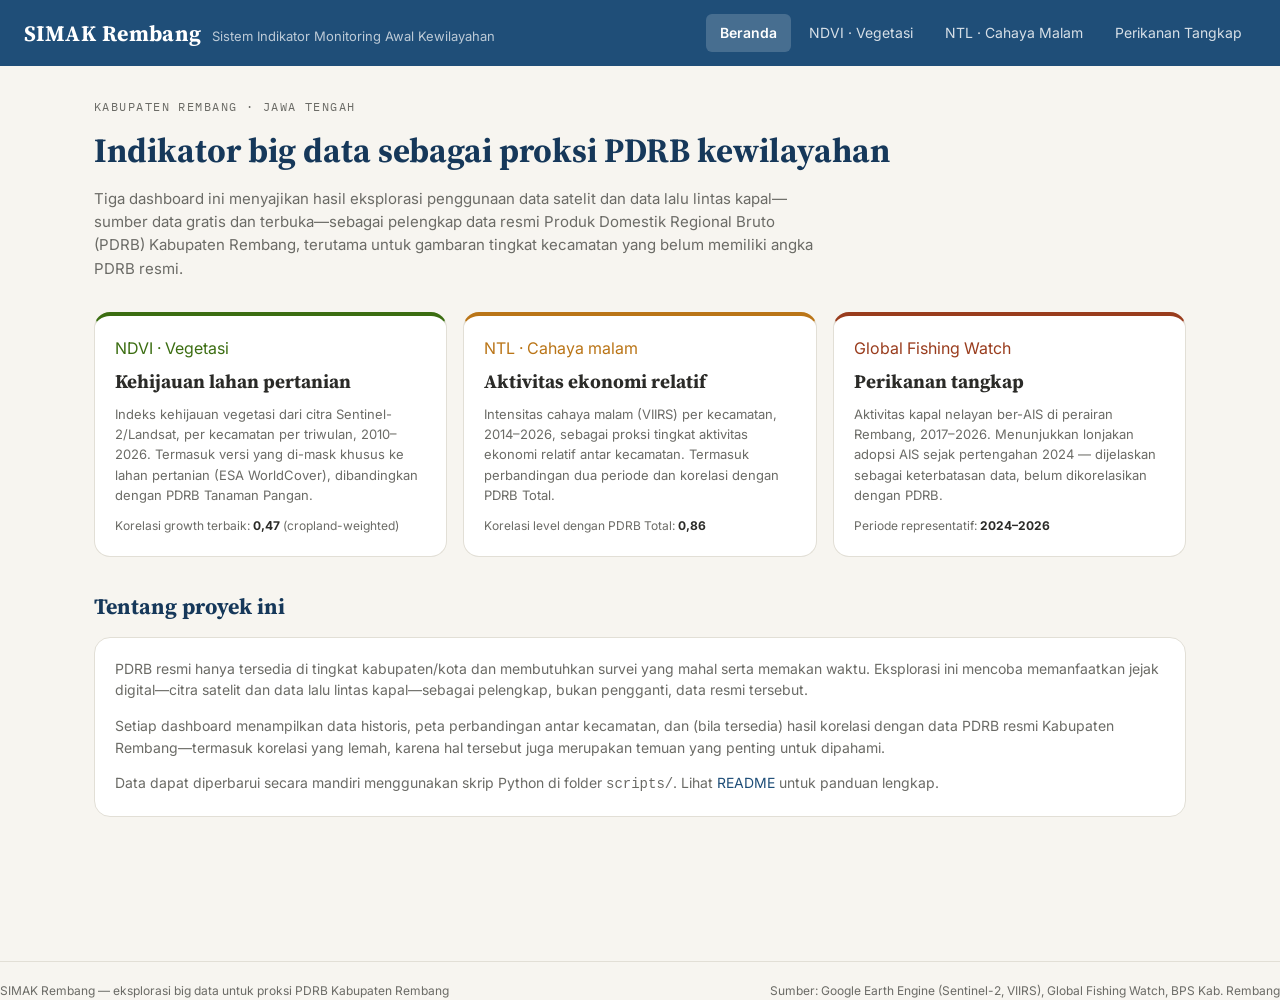
==== index.html @ 15057363 "Fix: pindah file ke root untuk GitHub Pages" ====
<!DOCTYPE html>
<html lang="id">
<head>
<meta charset="UTF-8">
<meta name="viewport" content="width=device-width, initial-scale=1.0">
<title>SIMAK Rembang &mdash; Indikator Big Data untuk Proksi PDRB</title>
<link rel="preconnect" href="https://fonts.googleapis.com">
<link rel="preconnect" href="https://fonts.gstatic.com" crossorigin>
<link href="https://fonts.googleapis.com/css2?family=Source+Serif+4:wght@600;700&family=Inter:wght@400;500;600&family=IBM+Plex+Mono:wght@400;500&display=swap" rel="stylesheet">
<link rel="stylesheet" href="assets/style.css">
</head>
<body>
<div id="topbar"></div>

<div class="page">
  <div class="hero">
    <div class="eyebrow">Kabupaten Rembang &middot; Jawa Tengah</div>
    <h1>Indikator big data sebagai proksi PDRB kewilayahan</h1>
    <p>
      Tiga dashboard ini menyajikan hasil eksplorasi penggunaan data satelit dan data lalu lintas
      kapal&mdash;sumber data gratis dan terbuka&mdash;sebagai pelengkap data resmi Produk Domestik
      Regional Bruto (PDRB) Kabupaten Rembang, terutama untuk gambaran tingkat kecamatan yang belum
      memiliki angka PDRB resmi.
    </p>
  </div>

  <div class="section">
    <div class="grid cols-3">

      <a class="card" href="ndvi.html" style="display:block;text-decoration:none;color:inherit;border-top:4px solid var(--ndvi)">
        <div class="eyebrow" style="color:var(--ndvi)">NDVI &middot; Vegetasi</div>
        <h3 style="margin:6px 0 8px;font-family:var(--font-display);font-size:19px">Kehijauan lahan pertanian</h3>
        <p style="font-size:13px;color:var(--ink-soft);margin:0 0 12px">
          Indeks kehijauan vegetasi dari citra Sentinel-2/Landsat, per kecamatan per triwulan,
          2010&ndash;2026. Termasuk versi yang di-mask khusus ke lahan pertanian (ESA WorldCover),
          dibandingkan dengan PDRB Tanaman Pangan.
        </p>
        <div style="font-size:12px;color:var(--ink-soft)">Korelasi growth terbaik: <strong style="color:var(--ink)">0,47</strong> (cropland-weighted)</div>
      </a>

      <a class="card" href="ntl.html" style="display:block;text-decoration:none;color:inherit;border-top:4px solid var(--ntl)">
        <div class="eyebrow" style="color:var(--ntl)">NTL &middot; Cahaya malam</div>
        <h3 style="margin:6px 0 8px;font-family:var(--font-display);font-size:19px">Aktivitas ekonomi relatif</h3>
        <p style="font-size:13px;color:var(--ink-soft);margin:0 0 12px">
          Intensitas cahaya malam (VIIRS) per kecamatan, 2014&ndash;2026, sebagai proksi tingkat
          aktivitas ekonomi relatif antar kecamatan. Termasuk perbandingan dua periode dan
          korelasi dengan PDRB Total.
        </p>
        <div style="font-size:12px;color:var(--ink-soft)">Korelasi level dengan PDRB Total: <strong style="color:var(--ink)">0,86</strong></div>
      </a>

      <a class="card" href="gfw.html" style="display:block;text-decoration:none;color:inherit;border-top:4px solid var(--gfw)">
        <div class="eyebrow" style="color:var(--gfw)">Global Fishing Watch</div>
        <h3 style="margin:6px 0 8px;font-family:var(--font-display);font-size:19px">Perikanan tangkap</h3>
        <p style="font-size:13px;color:var(--ink-soft);margin:0 0 12px">
          Aktivitas kapal nelayan ber-AIS di perairan Rembang, 2017&ndash;2026. Menunjukkan
          lonjakan adopsi AIS sejak pertengahan 2024 &mdash; dijelaskan sebagai keterbatasan data,
          belum dikorelasikan dengan PDRB.
        </p>
        <div style="font-size:12px;color:var(--ink-soft)">Periode representatif: <strong style="color:var(--ink)">2024&ndash;2026</strong></div>
      </a>

    </div>
  </div>

  <div class="section">
    <div class="section-head">
      <h2>Tentang proyek ini</h2>
    </div>
    <div class="card" style="font-size:14px;color:var(--ink-soft)">
      <p style="margin-top:0">
        PDRB resmi hanya tersedia di tingkat kabupaten/kota dan membutuhkan survei yang mahal serta
        memakan waktu. Eksplorasi ini mencoba memanfaatkan jejak digital&mdash;citra satelit dan
        data lalu lintas kapal&mdash;sebagai pelengkap, bukan pengganti, data resmi tersebut.
      </p>
      <p>
        Setiap dashboard menampilkan data historis, peta perbandingan antar kecamatan, dan
        (bila tersedia) hasil korelasi dengan data PDRB resmi Kabupaten Rembang&mdash;termasuk
        korelasi yang lemah, karena hal tersebut juga merupakan temuan yang penting untuk
        dipahami.
      </p>
      <p style="margin-bottom:0">
        Data dapat diperbarui secara mandiri menggunakan skrip Python di folder
        <code>scripts/</code>. Lihat <a href="https://github.com/wongrembang" target="_blank" rel="noopener">README</a>
        untuk panduan lengkap.
      </p>
    </div>
  </div>
</div>

<div id="footer"></div>

<script src="assets/shared.js"></script>
<script>
  mountTopbar("index.html");
  mountFooter();
</script>
</body>
</html>
---- assets/style.css ----
/* =============================================================================
   SIMAK Rembang - Shared Stylesheet
   Palet: Navy BPS (#1F4E78) + krem hangat, dengan aksen per-indikator:
     - NDVI: hijau (#3B6D11 / #639922)
     - NTL:  amber/kuning malam (#BA7517 / #EF9F27)
     - GFW:  coral/laut (#D85A30 / #993C1D)
============================================================================= */

:root {
  --navy: #1F4E78;
  --navy-dark: #16385A;
  --cream: #F7F5F0;
  --cream-card: #FFFFFF;
  --ink: #2B2B28;
  --ink-soft: #6B6B66;
  --line: #E2DFD6;

  --ndvi: #3B6D11;
  --ndvi-light: #C0DD97;
  --ntl: #BA7517;
  --ntl-light: #FAC775;
  --gfw: #993C1D;
  --gfw-light: #F0997B;

  --radius-sm: 6px;
  --radius-md: 10px;
  --radius-lg: 16px;

  --font-display: "Source Serif 4", Georgia, serif;
  --font-body: "Inter", -apple-system, BlinkMacSystemFont, "Segoe UI", sans-serif;
  --font-mono: "IBM Plex Mono", "SF Mono", Consolas, monospace;
}

* { box-sizing: border-box; }

body {
  margin: 0;
  font-family: var(--font-body);
  background: var(--cream);
  color: var(--ink);
  line-height: 1.55;
  -webkit-font-smoothing: antialiased;
}

a { color: var(--navy); text-decoration: none; }
a:hover { text-decoration: underline; }

/* ---------------------------------------------------------------------------
   Top bar
--------------------------------------------------------------------------- */
.topbar {
  background: var(--navy);
  color: #fff;
  padding: 14px 24px;
  display: flex;
  align-items: center;
  justify-content: space-between;
  flex-wrap: wrap;
  gap: 12px;
}
.topbar .brand {
  display: flex;
  align-items: baseline;
  gap: 10px;
}
.topbar .brand .mark {
  font-family: var(--font-display);
  font-weight: 700;
  font-size: 22px;
  letter-spacing: 0.02em;
}
.topbar .brand .sub {
  font-size: 13px;
  color: rgba(255,255,255,0.7);
}
.topbar nav {
  display: flex;
  gap: 4px;
  flex-wrap: wrap;
}
.topbar nav a {
  color: rgba(255,255,255,0.82);
  font-size: 14px;
  padding: 8px 14px;
  border-radius: var(--radius-sm);
  transition: background 0.15s, color 0.15s;
}
.topbar nav a:hover {
  background: rgba(255,255,255,0.12);
  color: #fff;
  text-decoration: none;
}
.topbar nav a.active {
  background: rgba(255,255,255,0.18);
  color: #fff;
  font-weight: 600;
}

/* ---------------------------------------------------------------------------
   Layout
--------------------------------------------------------------------------- */
.page {
  max-width: 1140px;
  margin: 0 auto;
  padding: 32px 24px 64px;
}

.hero {
  margin-bottom: 28px;
}
.hero .eyebrow {
  font-family: var(--font-mono);
  font-size: 12px;
  letter-spacing: 0.12em;
  text-transform: uppercase;
  color: var(--ink-soft);
  margin-bottom: 8px;
}
.hero h1 {
  font-family: var(--font-display);
  font-size: 34px;
  font-weight: 700;
  margin: 0 0 10px;
  color: var(--navy-dark);
}
.hero p {
  font-size: 15px;
  color: var(--ink-soft);
  max-width: 720px;
  margin: 0;
}

/* ---------------------------------------------------------------------------
   Cards / panels
--------------------------------------------------------------------------- */
.card {
  background: var(--cream-card);
  border: 1px solid var(--line);
  border-radius: var(--radius-lg);
  padding: 20px;
}

.grid {
  display: grid;
  gap: 16px;
}
.grid.cols-2 { grid-template-columns: repeat(2, 1fr); }
.grid.cols-3 { grid-template-columns: repeat(3, 1fr); }
.grid.cols-4 { grid-template-columns: repeat(4, minmax(0,1fr)); }

@media (max-width: 800px) {
  .grid.cols-2, .grid.cols-3, .grid.cols-4 { grid-template-columns: 1fr 1fr; }
}
@media (max-width: 540px) {
  .grid.cols-2, .grid.cols-3, .grid.cols-4 { grid-template-columns: 1fr; }
}

/* Metric cards */
.metric {
  background: var(--cream-card);
  border: 1px solid var(--line);
  border-radius: var(--radius-md);
  padding: 14px 16px;
}
.metric .label {
  font-size: 12px;
  color: var(--ink-soft);
  margin-bottom: 4px;
}
.metric .value {
  font-family: var(--font-mono);
  font-size: 24px;
  font-weight: 600;
}
.metric .delta {
  font-size: 12px;
  margin-top: 4px;
}
.metric .delta.up { color: var(--ndvi); }
.metric .delta.down { color: var(--gfw); }

/* ---------------------------------------------------------------------------
   Section headers
--------------------------------------------------------------------------- */
.section {
  margin: 32px 0;
}
.section-head {
  display: flex;
  align-items: baseline;
  justify-content: space-between;
  gap: 12px;
  margin-bottom: 14px;
  flex-wrap: wrap;
}
.section-head h2 {
  font-family: var(--font-display);
  font-size: 22px;
  margin: 0;
  color: var(--navy-dark);
}
.section-head .note {
  font-size: 13px;
  color: var(--ink-soft);
}

/* ---------------------------------------------------------------------------
   Controls
--------------------------------------------------------------------------- */
.controls {
  display: flex;
  gap: 10px;
  flex-wrap: wrap;
  align-items: center;
  margin-bottom: 16px;
}
.controls label {
  font-size: 13px;
  color: var(--ink-soft);
}
.controls select, .controls input[type=range] {
  font-family: var(--font-body);
  font-size: 14px;
  padding: 6px 10px;
  border: 1px solid var(--line);
  border-radius: var(--radius-sm);
  background: #fff;
  color: var(--ink);
}
.btn-group {
  display: inline-flex;
  border: 1px solid var(--line);
  border-radius: var(--radius-sm);
  overflow: hidden;
}
.btn-group button {
  font-family: var(--font-body);
  font-size: 13px;
  padding: 7px 14px;
  border: none;
  background: #fff;
  color: var(--ink-soft);
  cursor: pointer;
  border-right: 1px solid var(--line);
  transition: background 0.15s, color 0.15s;
}
.btn-group button:last-child { border-right: none; }
.btn-group button:hover { background: var(--cream); }
.btn-group button.active {
  background: var(--navy);
  color: #fff;
  font-weight: 600;
}

/* ---------------------------------------------------------------------------
   Map / legend
--------------------------------------------------------------------------- */
.map-wrap {
  display: grid;
  grid-template-columns: 1.4fr 1fr;
  gap: 20px;
}
@media (max-width: 800px) {
  .map-wrap { grid-template-columns: 1fr; }
}
.legend {
  display: flex;
  align-items: center;
  gap: 8px;
  font-size: 12px;
  color: var(--ink-soft);
  margin-top: 10px;
}
.legend .ramp {
  display: flex;
  height: 10px;
  border-radius: 3px;
  overflow: hidden;
  flex: 1;
  max-width: 180px;
}
.legend .ramp span { flex: 1; }

.tooltip-box {
  font-size: 13px;
  min-height: 1.4em;
  color: var(--navy-dark);
  font-weight: 600;
}
.tooltip-box .sub {
  font-weight: 400;
  color: var(--ink-soft);
  font-size: 12px;
}

/* ---------------------------------------------------------------------------
   Table (kecamatan ranking)
--------------------------------------------------------------------------- */
table.rank {
  width: 100%;
  border-collapse: collapse;
  font-size: 13px;
}
table.rank th, table.rank td {
  text-align: left;
  padding: 7px 10px;
  border-bottom: 1px solid var(--line);
}
table.rank th {
  font-size: 11px;
  text-transform: uppercase;
  letter-spacing: 0.06em;
  color: var(--ink-soft);
  font-weight: 600;
}
table.rank td.num, table.rank th.num { text-align: right; font-family: var(--font-mono); }
table.rank tr:hover td { background: var(--cream); }

/* ---------------------------------------------------------------------------
   Footer / notes
--------------------------------------------------------------------------- */
.note-box {
  background: #FBF8F0;
  border: 1px solid var(--line);
  border-left: 3px solid var(--ntl);
  border-radius: var(--radius-sm);
  padding: 12px 16px;
  font-size: 13px;
  color: var(--ink-soft);
}
.note-box strong { color: var(--ink); }

footer {
  margin-top: 48px;
  padding-top: 20px;
  border-top: 1px solid var(--line);
  font-size: 12px;
  color: var(--ink-soft);
  display: flex;
  justify-content: space-between;
  flex-wrap: wrap;
  gap: 8px;
}

/* Visually hidden (for chart aria descriptions) */
.sr-only {
  position: absolute;
  width: 1px; height: 1px;
  padding: 0; margin: -1px;
  overflow: hidden;
  clip: rect(0,0,0,0);
  white-space: nowrap;
  border: 0;
}
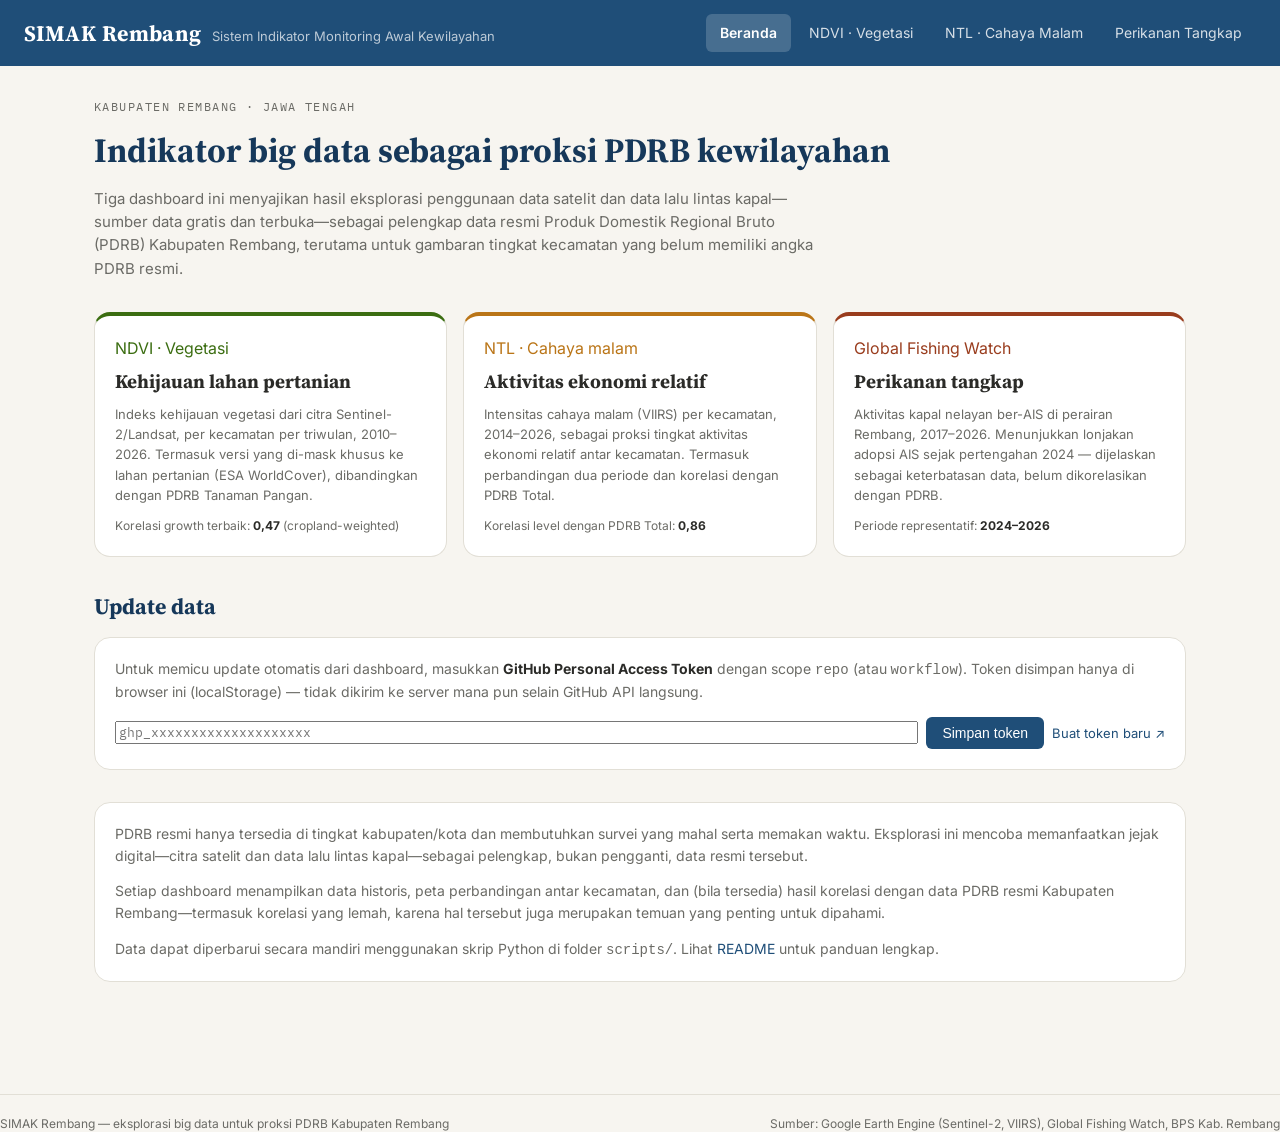
==== commit 658d71c7: "Tambah tombol update otomatis di beranda" ====
--- a/index.html
+++ b/index.html
@@ -65,8 +65,167 @@
 
   <div class="section">
     <div class="section-head">
-      <h2>Tentang proyek ini</h2>
-    </div>
+      <h2>Update data</h2>
+      <span class="note" id="lastUpdateLabel"></span>
+    </div>
+    <div class="card" id="updatePanel">
+
+      <!-- Status bar -->
+      <div id="updateStatus" style="display:none;margin-bottom:14px;padding:10px 14px;border-radius:var(--radius-sm);font-size:13px"></div>
+
+      <!-- Token setup (muncul jika belum ada token) -->
+      <div id="tokenSetup">
+        <p style="font-size:14px;color:var(--ink-soft);margin-top:0">
+          Untuk memicu update otomatis dari dashboard, masukkan
+          <strong style="color:var(--ink)">GitHub Personal Access Token</strong> dengan
+          scope <code>repo</code> (atau <code>workflow</code>). Token disimpan hanya
+          di browser ini (localStorage) — tidak dikirim ke server mana pun selain
+          GitHub API langsung.
+        </p>
+        <div style="display:flex;gap:8px;flex-wrap:wrap;align-items:center">
+          <input type="password" id="patInput" placeholder="ghp_xxxxxxxxxxxxxxxxxxxx"
+            style="flex:1;min-width:260px;font-family:var(--font-mono);font-size:13px">
+          <button onclick="savePAT()" style="padding:8px 16px;background:var(--navy);color:#fff;border:none;border-radius:var(--radius-sm);cursor:pointer;font-size:14px">
+            Simpan token
+          </button>
+          <a href="https://github.com/settings/tokens/new?scopes=workflow&description=SIMAK+Rembang"
+            target="_blank" rel="noopener"
+            style="font-size:13px;color:var(--navy)">Buat token baru ↗</a>
+        </div>
+      </div>
+
+      <!-- Panel update (muncul setelah token tersimpan) -->
+      <div id="updateControls" style="display:none">
+        <div style="display:flex;gap:12px;flex-wrap:wrap;align-items:center;margin-bottom:14px">
+          <div>
+            <div style="font-size:12px;color:var(--ink-soft);margin-bottom:4px">Akun/Repo</div>
+            <code id="repoLabel" style="font-size:13px">wongrembang/big_data_PDRB</code>
+          </div>
+          <div style="margin-left:auto;display:flex;gap:8px">
+            <button onclick="triggerUpdate(false)"
+              style="padding:9px 20px;background:var(--navy);color:#fff;border:none;border-radius:var(--radius-sm);cursor:pointer;font-size:14px;font-weight:600">
+              ▶ Jalankan update penuh
+            </button>
+            <button onclick="triggerUpdate(true)"
+              style="padding:9px 16px;background:#fff;color:var(--navy);border:1px solid var(--line);border-radius:var(--radius-sm);cursor:pointer;font-size:13px">
+              ▶ Skip GEE (GFW+PDRB saja)
+            </button>
+          </div>
+        </div>
+        <div style="font-size:12px;color:var(--ink-soft);display:flex;gap:16px;flex-wrap:wrap">
+          <span>⏱ Estimasi: update penuh ~60 menit, skip GEE ~10 menit</span>
+          <a href="https://github.com/wongrembang/big_data_PDRB/actions" target="_blank"
+            rel="noopener" style="color:var(--navy)">Pantau progres di GitHub Actions ↗</a>
+          <button onclick="clearPAT()"
+            style="background:none;border:none;color:var(--ink-soft);cursor:pointer;font-size:12px;padding:0;text-decoration:underline">
+            Hapus token tersimpan
+          </button>
+        </div>
+      </div>
+
+    </div>
+  </div>
+
+  <script>
+    const REPO = "wongrembang/big_data_PDRB";
+    const WORKFLOW_ID = "update-data.yml";
+    const LS_KEY = "simak_gh_pat";
+
+    function showStatus(msg, type) {
+      const el = document.getElementById("updateStatus");
+      el.style.display = "block";
+      el.style.background = type === "ok" ? "#EAF3DE" : type === "err" ? "#FCEBEB" : "#FBF8F0";
+      el.style.color = type === "ok" ? "#3B6D11" : type === "err" ? "#A32D2D" : "#633806";
+      el.style.border = `1px solid ${type === "ok" ? "#C0DD97" : type === "err" ? "#F7C1C1" : "#FAC775"}`;
+      el.textContent = msg;
+    }
+
+    function savePAT() {
+      const val = document.getElementById("patInput").value.trim();
+      if (!val.startsWith("ghp_") && !val.startsWith("github_pat_")) {
+        showStatus("Format token tidak valid. Harus dimulai dengan ghp_ atau github_pat_", "err");
+        return;
+      }
+      localStorage.setItem(LS_KEY, val);
+      renderUpdatePanel();
+      showStatus("Token tersimpan di browser. Siap untuk trigger update.", "ok");
+    }
+
+    function clearPAT() {
+      if (!confirm("Hapus token dari browser?")) return;
+      localStorage.removeItem(LS_KEY);
+      renderUpdatePanel();
+    }
+
+    async function triggerUpdate(skipGee) {
+      const pat = localStorage.getItem(LS_KEY);
+      if (!pat) { showStatus("Token belum tersimpan.", "err"); return; }
+
+      showStatus("Mengirim permintaan ke GitHub Actions...", "info");
+      try {
+        const res = await fetch(
+          `https://api.github.com/repos/${REPO}/actions/workflows/${WORKFLOW_ID}/dispatches`,
+          {
+            method: "POST",
+            headers: {
+              "Authorization": `Bearer ${pat}`,
+              "Accept": "application/vnd.github+json",
+              "X-GitHub-Api-Version": "2022-11-28",
+              "Content-Type": "application/json",
+            },
+            body: JSON.stringify({
+              ref: "main",
+              inputs: { skip_gee: skipGee ? "true" : "false" }
+            })
+          }
+        );
+        if (res.status === 204) {
+          showStatus(
+            `✓ Workflow berhasil dipicu! ${skipGee ? "Mode: Skip GEE (~10 menit)" : "Mode: Update penuh (~60 menit)"}. Pantau progres di GitHub Actions.`,
+            "ok"
+          );
+        } else if (res.status === 401) {
+          showStatus("Token tidak valid atau sudah expired. Buat token baru dan simpan ulang.", "err");
+        } else if (res.status === 404) {
+          showStatus("Workflow tidak ditemukan. Pastikan file .github/workflows/update-data.yml sudah ter-push ke repo.", "err");
+        } else {
+          const body = await res.json().catch(() => ({}));
+          showStatus(`Error ${res.status}: ${body.message || "tidak diketahui"}`, "err");
+        }
+      } catch (e) {
+        showStatus(`Gagal terhubung ke GitHub API: ${e.message}`, "err");
+      }
+    }
+
+    function renderUpdatePanel() {
+      const pat = localStorage.getItem(LS_KEY);
+      document.getElementById("tokenSetup").style.display = pat ? "none" : "block";
+      document.getElementById("updateControls").style.display = pat ? "block" : "none";
+    }
+
+    // Set label kapan data.js terakhir dimodifikasi (tidak bisa dari static site,
+    // tapi bisa fetch commit info dari GitHub API)
+    async function fetchLastUpdate() {
+      try {
+        const res = await fetch(
+          `https://api.github.com/repos/${REPO}/commits?path=assets%2Fdata.js&per_page=1`,
+          { headers: { "Accept": "application/vnd.github+json" } }
+        );
+        if (!res.ok) return;
+        const commits = await res.json();
+        if (commits.length) {
+          const date = new Date(commits[0].commit.author.date);
+          document.getElementById("lastUpdateLabel").textContent =
+            "Data terakhir diperbarui: " + date.toLocaleDateString("id-ID", {
+              day: "numeric", month: "long", year: "numeric"
+            });
+        }
+      } catch (_) {}
+    }
+
+    renderUpdatePanel();
+    fetchLastUpdate();
+  </script>
     <div class="card" style="font-size:14px;color:var(--ink-soft)">
       <p style="margin-top:0">
         PDRB resmi hanya tersedia di tingkat kabupaten/kota dan membutuhkan survei yang mahal serta
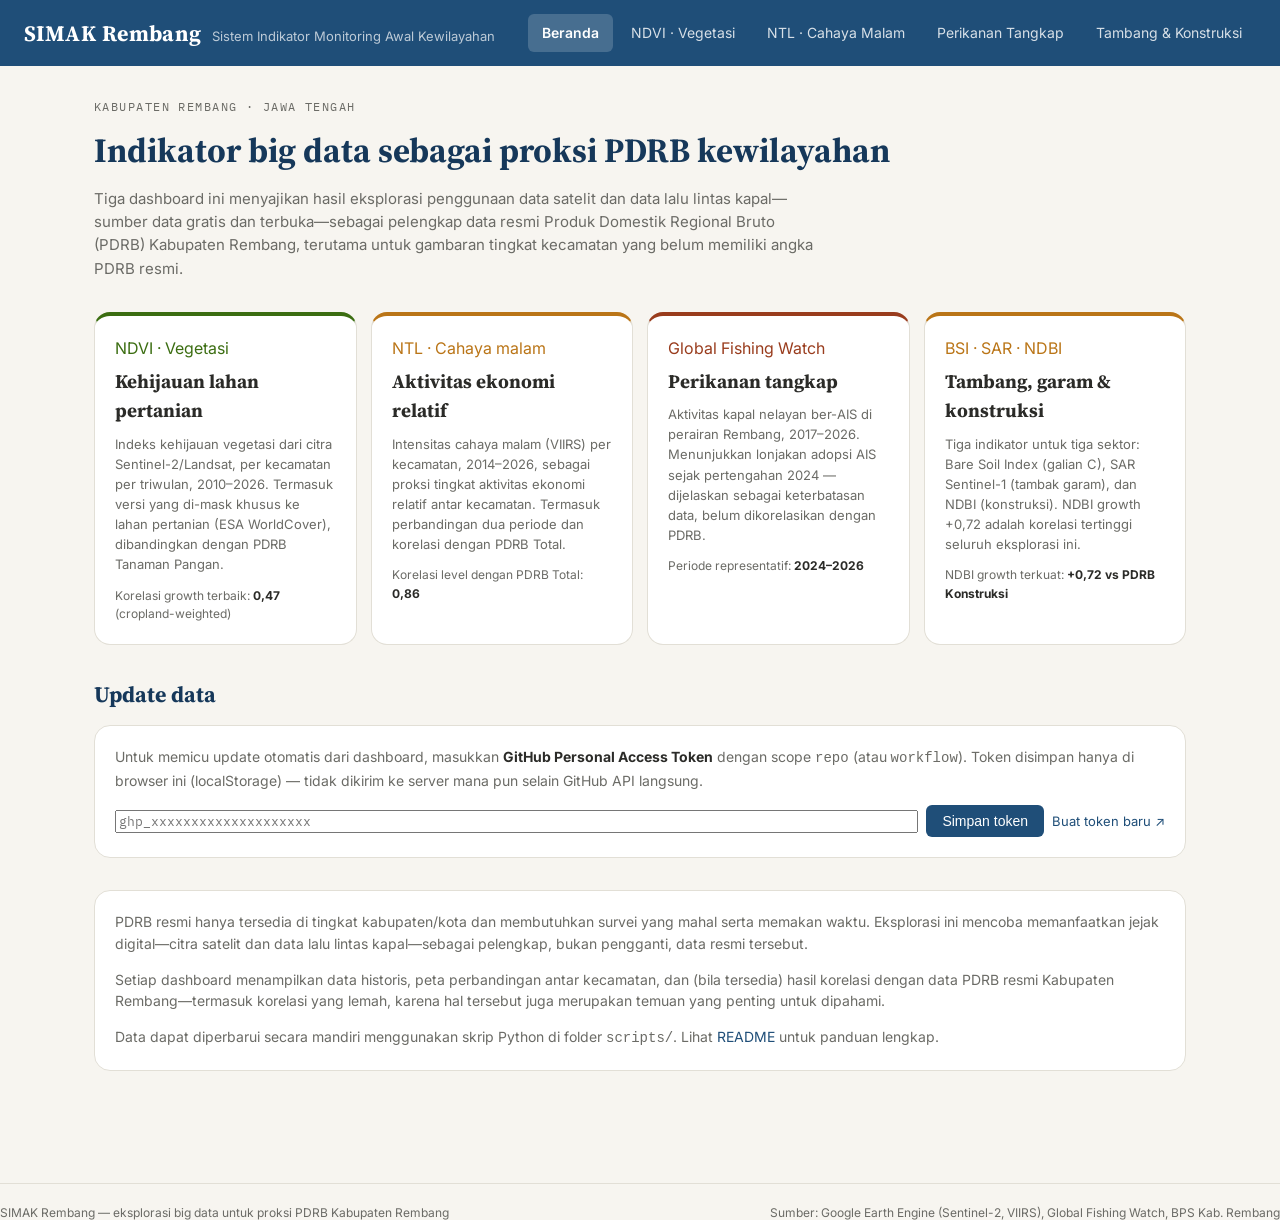
==== commit 62d9f1ce: "Tambah dashboard Tambang & Konstruksi (BSI, SAR, NDBI)" ====
--- a/index.html
+++ b/index.html
@@ -25,7 +25,7 @@
   </div>
 
   <div class="section">
-    <div class="grid cols-3">
+    <div class="grid cols-4" style="gap:14px">
 
       <a class="card" href="ndvi.html" style="display:block;text-decoration:none;color:inherit;border-top:4px solid var(--ndvi)">
         <div class="eyebrow" style="color:var(--ndvi)">NDVI &middot; Vegetasi</div>
@@ -58,6 +58,17 @@
           belum dikorelasikan dengan PDRB.
         </p>
         <div style="font-size:12px;color:var(--ink-soft)">Periode representatif: <strong style="color:var(--ink)">2024&ndash;2026</strong></div>
+      </a>
+
+      <a class="card" href="mining.html" style="display:block;text-decoration:none;color:inherit;border-top:4px solid var(--ntl)">
+        <div class="eyebrow" style="color:var(--ntl)">BSI &middot; SAR &middot; NDBI</div>
+        <h3 style="margin:6px 0 8px;font-family:var(--font-display);font-size:19px">Tambang, garam &amp; konstruksi</h3>
+        <p style="font-size:13px;color:var(--ink-soft);margin:0 0 12px">
+          Tiga indikator untuk tiga sektor: Bare Soil Index (galian C), SAR Sentinel-1
+          (tambak garam), dan NDBI (konstruksi). NDBI growth +0,72 adalah korelasi
+          tertinggi seluruh eksplorasi ini.
+        </p>
+        <div style="font-size:12px;color:var(--ink-soft)">NDBI growth terkuat: <strong style="color:var(--ink)">+0,72 vs PDRB Konstruksi</strong></div>
       </a>
 
     </div>
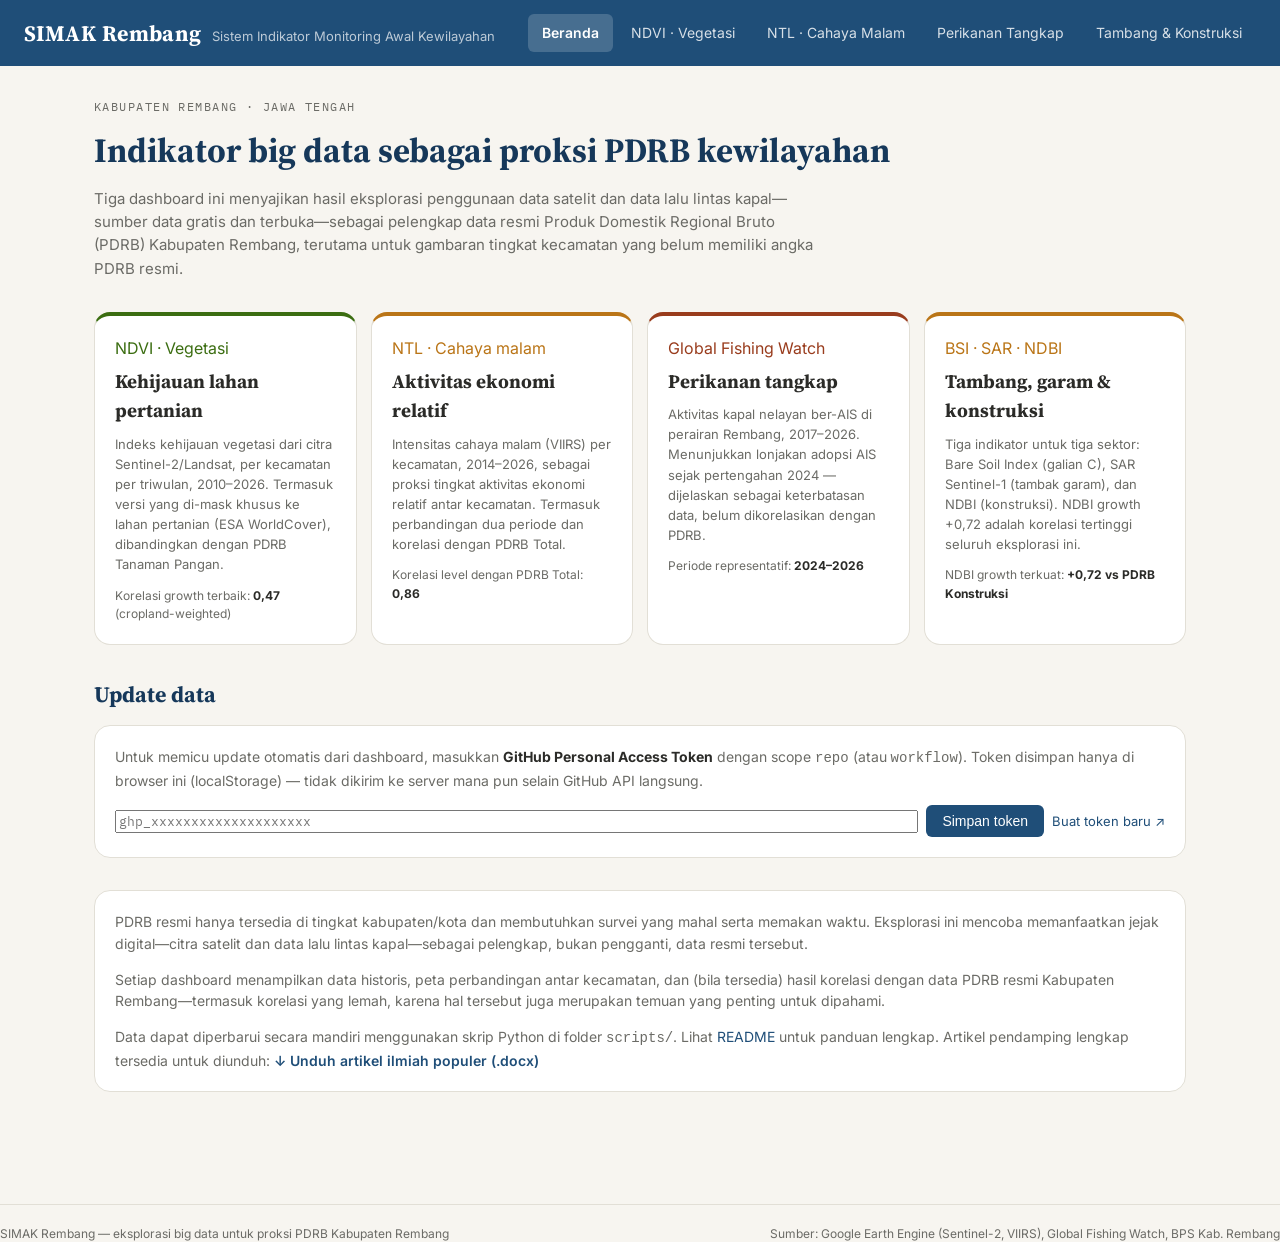
==== commit ebc33da5: "Tambah artikel ilmiah populer + link unduh di beranda" ====
--- a/index.html
+++ b/index.html
@@ -252,7 +252,10 @@
       <p style="margin-bottom:0">
         Data dapat diperbarui secara mandiri menggunakan skrip Python di folder
         <code>scripts/</code>. Lihat <a href="https://github.com/wongrembang" target="_blank" rel="noopener">README</a>
-        untuk panduan lengkap.
+        untuk panduan lengkap. Artikel pendamping lengkap tersedia untuk diunduh:
+        <a href="docs/artikel_bigdata_pdrb_rembang.docx" download style="font-weight:600;color:var(--navy)">
+          ↓ Unduh artikel ilmiah populer (.docx)
+        </a>
       </p>
     </div>
   </div>
--- a/assets/style.css
+++ b/assets/style.css
@@ -340,6 +340,12 @@
   justify-content: space-between;
   flex-wrap: wrap;
   gap: 8px;
+}
+
+/* Chart containers - pastikan tidak terpotong */
+canvas {
+  display: block;
+  max-width: 100%;
 }
 
 /* Visually hidden (for chart aria descriptions) */
